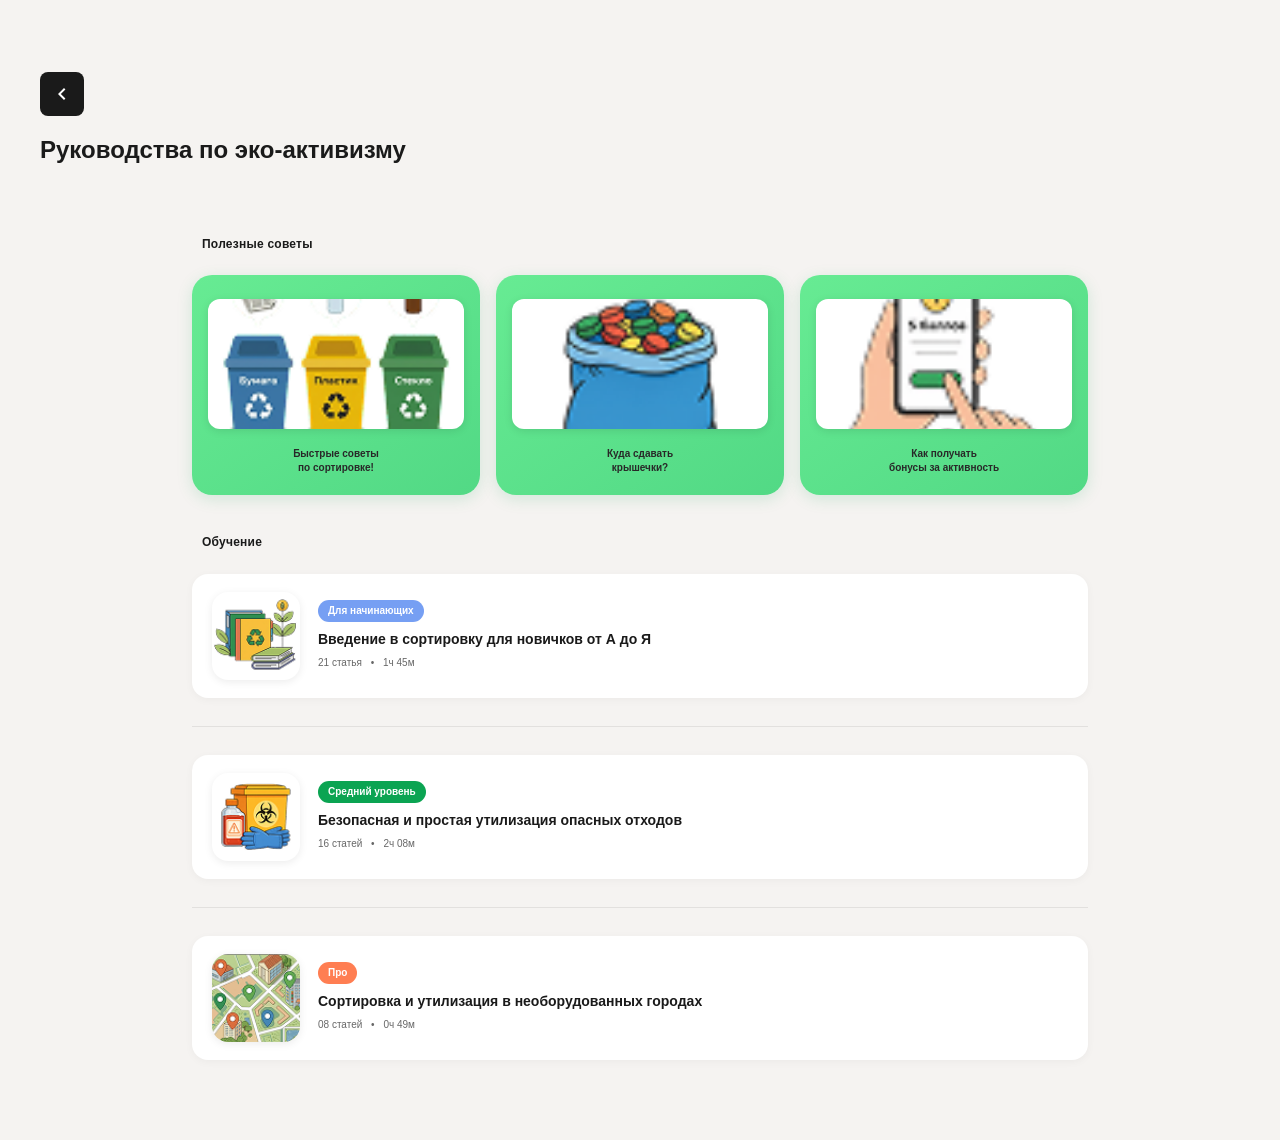
==== pages/learn.html @ 0eb3c52f "add learn and navbar" ====
<!doctype html>
<html lang="ru">
  <head>
    <meta charset="UTF-8" />
    <meta name="viewport" content="width=device-width, initial-scale=1.0" />
    <!-- ШРИФТЫ -->
    <link rel="preconnect" href="https://fonts.googleapis.com" />
    <link rel="preconnect" href="https://fonts.gstatic.com" crossorigin />
    <link
      href="https://fonts.googleapis.com/css2?family=Cormorant+Garamond:ital,wght@0,300..700;1,300..700&family=Inter:ital,opsz,wght@0,14..32,100..900;1,14..32,100..900&display=swap"
      rel="stylesheet"
    />
    <!-- БУТСТРАП -->
    <link
      href="https://cdn.jsdelivr.net/npm/bootstrap@5.3.8/dist/css/bootstrap.min.css"
      rel="stylesheet"
      integrity="sha384-sRIl4kxILFvY47J16cr9ZwB07vP4J8+LH7qKQnuqkuIAvNWLzeN8tE5YBujZqJLB"
      crossorigin="anonymous"
    />

    <!-- СТИЛИ -->
    <link rel="stylesheet" href="../css/reset.css" />
    <link rel="stylesheet" href="../css/style.css" />
    <link rel="stylesheet" href="../css/learn.css" />
    <link rel="stylesheet" href="../css/navbar.css" />
    <title>Уберу | Руководства</title>
  </head>
  <body>
    <main class="main">
      <section>
        <div class="container">
          <!-- Header -->
          <div class="header">
            <a href="../index.html" class="back-button-link">
              <div class="back-button">
                <svg viewBox="0 0 24 24" xmlns="http://www.w3.org/2000/svg">
                  <path d="M15.41 7.41L14 6l-6 6 6 6 1.41-1.41L10.83 12z" />
                </svg>
              </div>
            </a>
            <h1 class="page-title">Руководства по эко-активизму</h1>
          </div>

          <div class="page-wrapper">
            <!-- ════════ ПОЛЕЗНЫЕ СОВЕТЫ ════════ -->
            <h2 class="section-title">Полезные советы</h2>

            <div class="top-cards">
              <!-- Card 1 -->
              <div class="top-card">
                <div class="top-card__image-wrapper">
                  <img
                    src="../img/learn_page/trashes.png"
                    alt="Контейнеры для сортировки"
                    class="top-card__image"
                  />
                </div>
                <p class="top-card__text">Быстрые советы<br />по сортировке!</p>
              </div>

              <!-- Card 2 -->
              <div class="top-card">
                <div class="top-card__image-wrapper">
                  <img
                    src="../img/learn_page/pins.png"
                    alt="Крышечки для сдачи"
                    class="top-card__image"
                  />
                </div>
                <p class="top-card__text">Куда сдавать<br />крышечки?</p>
              </div>

              <!-- Card 3 -->
              <div class="top-card">
                <div class="top-card__image-wrapper">
                  <img
                    src="../img/learn_page/points.png"
                    alt="Бонусы за активность"
                    class="top-card__image"
                  />
                </div>
                <p class="top-card__text">
                  Как получать<br />бонусы за активность
                </p>
              </div>
            </div>

            <!-- ════════ ОБУЧЕНИЕ ════════ -->
            <h2 class="section-title section-title--edu">Обучение</h2>

            <div class="edu-cards">
              <!-- Edu Card 1 — Для начинающих -->
              <div class="edu-card">
                <div class="edu-card__image-wrapper">
                  <img
                    src="../img/learn_page/simple.png"
                    alt="Введение в сортировку"
                    class="edu-card__image"
                  />
                </div>
                <div class="edu-card__content">
                  <span class="edu-card__badge edu-card__badge--blue"
                    >Для начинающих</span
                  >
                  <h3 class="edu-card__title">
                    Введение в сортировку для новичков от А до Я
                  </h3>
                  <p class="edu-card__meta">
                    21 статья <span class="edu-card__meta-sep">•</span> 1ч 45м
                  </p>
                </div>
              </div>

              <div class="divider"></div>

              <!-- Edu Card 2 — Средний уровень -->
              <div class="edu-card">
                <div class="edu-card__image-wrapper">
                  <img
                    src="../img/learn_page/middle.png"
                    alt="Опасные отходы"
                    class="edu-card__image"
                  />
                </div>
                <div class="edu-card__content">
                  <span class="edu-card__badge edu-card__badge--green"
                    >Средний уровень</span
                  >
                  <h3 class="edu-card__title">
                    Безопасная и простая утилизация опасных отходов
                  </h3>
                  <p class="edu-card__meta">
                    16 статей <span class="edu-card__meta-sep">•</span> 2ч 08м
                  </p>
                </div>
              </div>

              <div class="divider"></div>

              <!-- Edu Card 3 — Про -->
              <div class="edu-card">
                <div class="edu-card__image-wrapper">
                  <img
                    src="../img/learn_page/pro.png"
                    alt="Карта города"
                    class="edu-card__image"
                  />
                </div>
                <div class="edu-card__content">
                  <span class="edu-card__badge edu-card__badge--orange"
                    >Про</span
                  >
                  <h3 class="edu-card__title">
                    Сортировка и утилизация в необорудованных городах
                  </h3>
                  <p class="edu-card__meta">
                    08 статей <span class="edu-card__meta-sep">•</span> 0ч 49м
                  </p>
                </div>
              </div>
            </div>
          </div>
        </div>
      </section>
    </main>
    <!-- Мобильная навигация -->
    <nav class="mobile-nav">
      <a href="../index.html" class="nav-item icon-trash" aria-label="Удалить"></a>
      <a href="#" class="nav-item icon-lightbulb" aria-label="Идеи"></a>

      <!-- Центральная кнопка -->
      <a href="#" class="center-btn" aria-label="Карта">
        <svg viewBox="0 0 24 24">
          <path
            d="M20.5 3l-.16.03L15 5.1 9 3 3.36 4.9c-.21.07-.36.25-.36.48V20.5c0 .28.22.5.5.5l.16-.03L9 18.9l6 2.1 5.64-1.9c.21-.07.36-.25.36-.48V3.5c0-.28-.22-.5-.5-.5zM15 19l-6-2.11V5l6 2.11V19z"
          />
        </svg>
      </a>

      <a href="#" class="nav-item icon-info" aria-label="Информация"></a>
      <a href="#" class="nav-item icon-user" aria-label="Профиль"></a>
    </nav>
  </body>
</html>
---- css/style.css ----
:root {
  /*bg colors*/
  --app-light-gray: #f5f3f1;
  --app-green: #0ba452;
  --app-light-green: #67eb93;
  --app-red: #ff7e52;
  --app-blue: #769ff3;
  --app-yellow: #fbbf49;
  --app-white: #ffffff;

  /*font colors*/
  --app-dark: #1a1a1a;
  --app-dark-gray: #282828;

  /*font-size*/
  --h1-font-size: clamp(32px, 6vw, 90px);
  --h2-font-size: clamp(20px, 6vw, 32px);
  --h3-font-size: 14px;

  --text-style: clamp(12px, 2vw, 14px);
}

/*  */
/* ОБЩИЕ */
html {
  box-sizing: border-box;
  scroll-behavior: smooth;
}

*,
*::before,
*::after {
  box-sizing: inherit;
}

a {
  color: inherit;
  text-decoration: none;
}

li {
  list-style: none;
}

img {
  max-width: 100%;
}

button {
  color: inherit;
  font-size: inherit;
  background-color: transparent;
  border: none;
  cursor: pointer;
  font-family: inherit;
  padding: 0;
}

h1,
h3 {
  font-size: var(--h3-font-size);
}

.section-title {
  color: var(--app-dark-gray);
  font-weight: 500;
  font-size: var(--text-style);
  width: fit-content;
  padding: 8px 10px;
  border-radius: 6px;
  margin-bottom: 10px;
}

.descr-title {
  font-family: "Cormorant Garamond", serif;
  font-weight: 600;
  text-transform: uppercase;
  font-size: var(--h2-font-size);
  margin-bottom: 16px;
}

.container {
  max-width: 1220px;
  padding: 0 10px;
  margin: 0 auto;
}

body {
  font-family: "Unbounded", sans-serif;
  font-weight: 400;
  font-size: var(--text-style);
  line-height: 1.4;
  background-color: var(--app-light-gray);
  color: var(--app-dark);
}

p {
  color: var(--app-dark-gray);
  line-height: 1.6;
}

/*  */
/*  */
/* СЕКЦИЯ КОНТАКТЫ */
.contacts {
  padding: 100px 0;
}

.contacts__card-image {
  height: 200px;
  object-fit: cover;
}

.contacts-list-item-text {
  width: 50%;
}

/*  */
/*  */
/* ФУТЕР */

.footer__inner {
  display: flex;
  justify-content: space-between;
  text-transform: uppercase;
  letter-spacing: 2px;
  padding: 60px 0;
}
---- css/learn.css ----
/* Header */
.header {
  margin-top: 8vh;
  margin-bottom: 24px;
}

.back-button {
  width: 44px;
  height: 44px;
  background-color: var(--app-dark);
  border-radius: 8px;
  display: flex;
  align-items: center;
  justify-content: center;
  cursor: pointer;
  margin-bottom: 20px;
}

.back-button svg {
  width: 24px;
  height: 24px;
  fill: var(--app-white);
}

.page-title {
  font-size: 24px;
  font-weight: 700;
  color: var(--app-dark);
}

.page-wrapper {
  max-width: 960px;
  margin: 0 auto;
  padding: 24px 16px 60px;
}

/* ─── Section Titles ─── */
.section-title {
  font-size: 12px;
  font-weight: 700;
  letter-spacing: 0.02em;
  color: var(--app-dark);
  margin-bottom: 12px;
}

/* ══════════════════════════════════════
       TOP CARDS — «Полезные советы»
       ═════════════════════════════════════ */
.top-cards {
  display: grid;
  grid-template-columns: 1fr;
  gap: 12px;
  margin-bottom: 32px;
}

.top-card {
  background: linear-gradient(145deg, var(--app-light-green), #52d985);
  border-radius: 20px;
  padding: 20px 18px 18px;
  display: flex;
  flex-direction: column;
  align-items: center;
  text-align: center;
  box-shadow: 0 4px 16px rgba(11, 164, 82, 0.15);
  transition: transform 0.2s ease;
  min-height: 200px;
  justify-content: space-between;
}

.top-card:hover {
  transform: translateY(-2px);
}

.top-card__image-wrapper {
  width: 100%;
  height: 120px;
  border-radius: 12px;
  overflow: hidden;
  margin-bottom: 12px;
  background: var(--app-white);
  box-shadow: 0 2px 8px rgba(0, 0, 0, 0.1);
}

.top-card__image {
  width: 100%;
  height: 100%;
  object-fit: cover;
  display: block;
}

.top-card__text {
  font-size: 10px;
  font-weight: 700;
  color: var(--app-dark-gray);
  line-height: 1.4;
  margin-top: auto;
}

/* ═════════════════════════════════════
       EDUCATION CARDS — «Обучение»
       ══════════════════════════════════════ */
.section-title--edu {
  margin-bottom: 16px;
}

.edu-cards {
  display: flex;
  flex-direction: column;
  gap: 12px;
}

.edu-card {
  display: flex;
  align-items: center;
  gap: 14px;
  background: var(--app-white);
  border-radius: 16px;
  padding: 14px;
  box-shadow: 0 2px 8px rgba(0, 0, 0, 0.04);
  transition:
    transform 0.2s ease,
    box-shadow 0.2s ease;
  cursor: pointer;
}

.edu-card:hover {
  transform: translateY(-1px);
  box-shadow: 0 4px 16px rgba(0, 0, 0, 0.08);
}

.edu-card__image-wrapper {
  width: 72px;
  height: 72px;
  min-width: 72px;
  border-radius: 16px;
  overflow: hidden;
  background: var(--app-white);
  box-shadow: 0 2px 8px rgba(0, 0, 0, 0.08);
}

.edu-card__image {
  width: 100%;
  height: 100%;
  object-fit: cover;
  display: block;
}

/* Card right side */
.edu-card__content {
  flex: 1;
  min-width: 0;
}

.edu-card__badge {
  display: inline-block;
  padding: 4px 10px;
  border-radius: 20px;
  font-size: 10px;
  font-weight: 600;
  color: var(--app-white);
  margin-bottom: 8px;
}

.edu-card__badge--blue {
  background: var(--app-blue);
}

.edu-card__badge--green {
  background: var(--app-green);
}

.edu-card__badge--orange {
  background: var(--app-red);
}

.edu-card__title {
  font-size: 14px;
  font-weight: 700;
  color: var(--app-dark);
  line-height: 1.35;
  margin-bottom: 6px;
}

.edu-card__meta {
  font-size: 10px;
  color: var(--app-dark-gray);
  opacity: 0.7;
  font-weight: 500;
}

.edu-card__meta-sep {
  margin: 0 6px;
}

/* ─── Divider ─── */
.divider {
  height: 1px;
  background: rgba(0, 0, 0, 0.08);
  margin: 16px 0;
}

/* ══════════════════════════════════════
       TABLET (≥600px)
       ══════════════════════════════════════ */
@media (min-width: 600px) {
  .page-wrapper {
    padding: 32px 24px 60px;
  }

  .top-cards {
    grid-template-columns: repeat(3, 1fr);
    gap: 16px;
  }

  .top-card {
    min-height: 220px;
    padding: 24px 16px 20px;
  }

  .top-card__image-wrapper {
    height: 130px;
  }

  .top-card__text {
    font-size: 10px;
  }

  .edu-card {
    padding: 16px;
  }

  .edu-card__image-wrapper {
    width: 80px;
    height: 80px;
    min-width: 80px;
  }
}

/* ══════════════════════════════════════
       DESKTOP (≥900px)
       ══════════════════════════════════════ */
@media (min-width: 900px) {
  .page-wrapper {
    padding: 40px 32px 80px;
  }

  .section-title {
    font-size: 12px;
    margin-bottom: 16px;
  }

  .edu-card {
    padding: 18px 20px;
    gap: 18px;
  }

  .edu-card__image-wrapper {
    width: 88px;
    height: 88px;
    min-width: 88px;
  }

  .edu-card__title {
    font-size: 14px;
  }
}
---- css/navbar.css ----
/* Скрываем навбар на десктопе */
.mobile-nav {
  display: none;
}

/* Показываем только на мобильных */
@media (max-width: 768px) {
  .mobile-nav {
    display: flex;
    position: fixed;
    bottom: 0;
    left: 0;
    right: 0;
    height: 70px;
    background: #1a1a1a;
    z-index: 1000;
    align-items: center;
    justify-content: space-around;
    padding: 0 10px;
    border-top-left-radius: 20px;
    border-top-right-radius: 20px;
    box-shadow: 0 -4px 12px rgba(0, 0, 0, 0.1);
  }

  .nav-item {
    color: #888;
    font-size: 24px;
    text-decoration: none;
    display: flex;
    align-items: center;
    justify-content: center;
    width: 50px;
    height: 50px;
    transition: color 0.3s ease;
  }

  .nav-item:hover,
  .nav-item.active {
    color: #fff;
  }

  /* Центральный выступающий элемент */
  .center-btn {
    position: relative;
    top: -25px;
    width: 60px;
    height: 60px;
    background: #2ecc71;
    border-radius: 50%;
    display: flex;
    align-items: center;
    justify-content: center;
    box-shadow: 0 4px 12px rgba(46, 204, 113, 0.4);
    transform: scale(1.1);
    transition: transform 0.2s ease;
  }

  .center-btn:hover {
    transform: scale(1.15);
  }

  .center-btn svg {
    width: 30px;
    height: 30px;
    fill: white;
  }

  /* Иконки как SVG или Font Awesome — здесь используем простые SVG */
  .icon-trash::before {
    content: url(../img/nav_icons/main-icon.svg);
  }
  .icon-lightbulb::before {
    content: url(../img/nav_icons/learn-icon-1.svg);
  }
  .icon-info::before {
    content: url(../img/nav_icons/learn-icon.svg);
  }
  .icon-user::before {
    content: url(../img/nav_icons/profile-icon.svg);
  }

  /* Адаптация под очень маленькие экраны */
  @media (max-width: 360px) {
    .mobile-nav {
      height: 60px;
    }
    .center-btn {
      width: 50px;
      height: 50px;
      top: -20px;
    }
    .nav-item {
      font-size: 20px;
    }
  }
}
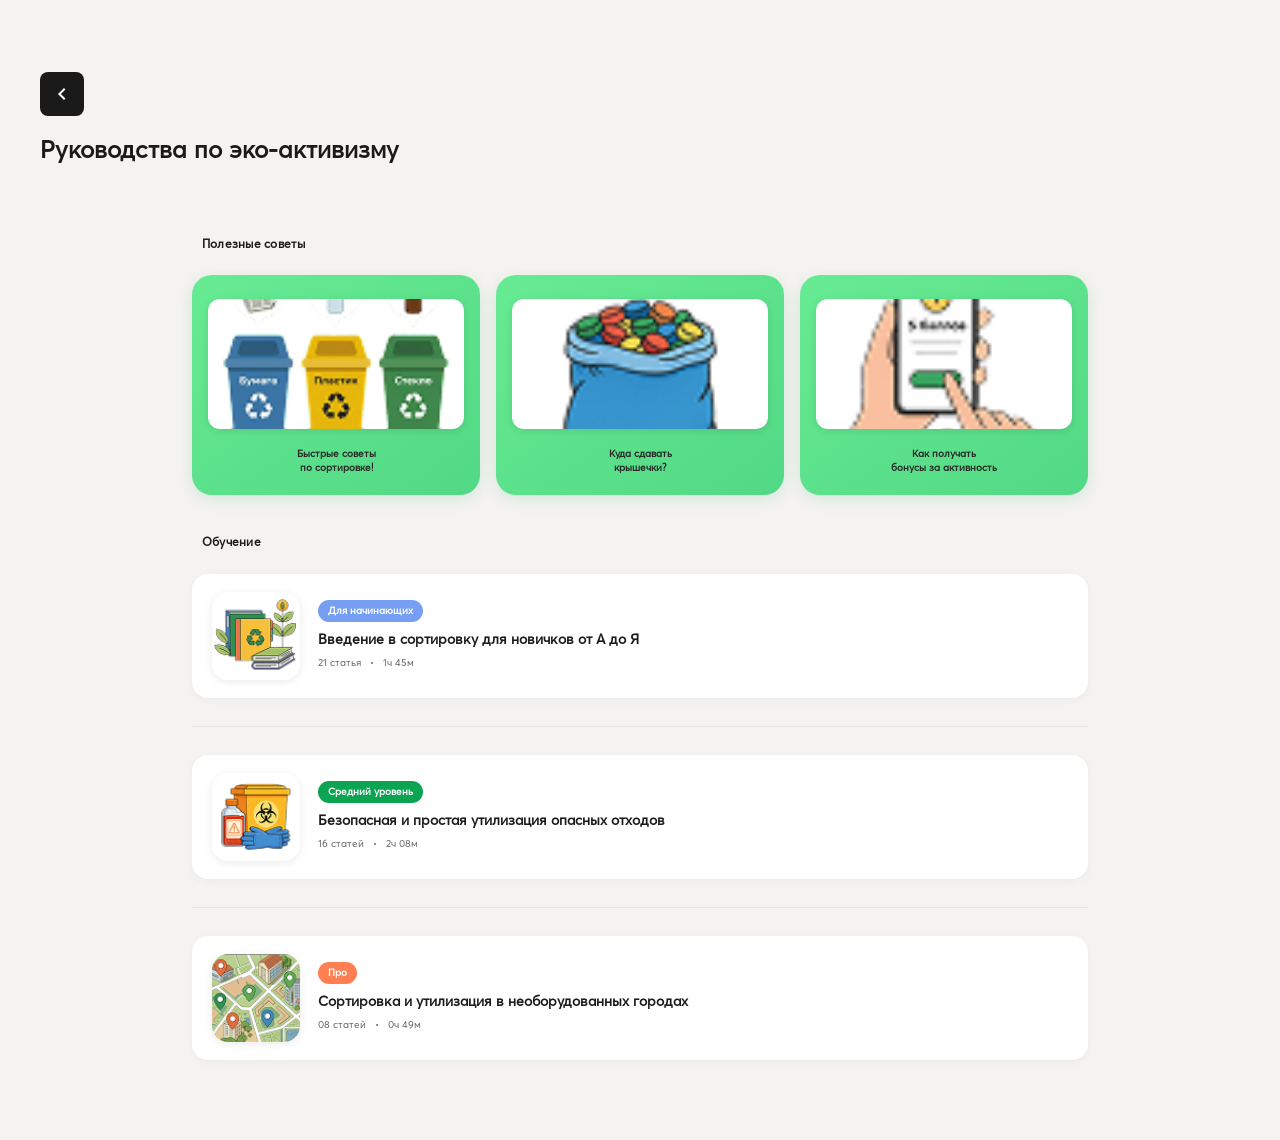
==== commit 57fd5305: "update" ====
--- a/pages/learn.html
+++ b/pages/learn.html
@@ -165,11 +165,15 @@
     </main>
     <!-- Мобильная навигация -->
     <nav class="mobile-nav">
-      <a href="../index.html" class="nav-item icon-trash" aria-label="Удалить"></a>
+      <a
+        href="../index.html"
+        class="nav-item icon-trash"
+        aria-label="Удалить"
+      ></a>
       <a href="#" class="nav-item icon-lightbulb" aria-label="Идеи"></a>
 
       <!-- Центральная кнопка -->
-      <a href="#" class="center-btn" aria-label="Карта">
+      <a href="map.html" class="center-btn" aria-label="Карта">
         <svg viewBox="0 0 24 24">
           <path
             d="M20.5 3l-.16.03L15 5.1 9 3 3.36 4.9c-.21.07-.36.25-.36.48V20.5c0 .28.22.5.5.5l.16-.03L9 18.9l6 2.1 5.64-1.9c.21-.07.36-.25.36-.48V3.5c0-.28-.22-.5-.5-.5zM15 19l-6-2.11V5l6 2.11V19z"
@@ -177,7 +181,11 @@
         </svg>
       </a>
 
-      <a href="#" class="nav-item icon-info" aria-label="Информация"></a>
+      <a
+        href="./socials.html"
+        class="nav-item icon-info"
+        aria-label="Информация"
+      ></a>
       <a href="#" class="nav-item icon-user" aria-label="Профиль"></a>
     </nav>
   </body>
--- a/css/style.css
+++ b/css/style.css
@@ -18,6 +18,17 @@
   --h3-font-size: 14px;
 
   --text-style: clamp(12px, 2vw, 14px);
+}
+
+@font-face {
+  font-family: "Averta";
+  src:
+    url("../fonts/AvertaCyrillic/AvertaCyrillicRegular.otf") format("opentype"),
+    url("../fonts/AvertaCyrillic/AvertaCyrillicSemiBold.otf") format("opentype"),
+    url("../fonts/AvertaCyrillic/AvertaCyrillicBold.otf") format("opentype"),
+    url("../fonts/AvertaCyrillic/AvertaCyrillicExtraBold.otf")
+      format("opentype"),
+    url("../fonts/AvertaCyrillic/AvertaCyrillicBlack.otf") format("opentype");
 }
 
 /*  */
@@ -72,7 +83,7 @@
 }
 
 .descr-title {
-  font-family: "Cormorant Garamond", serif;
+  font-family: "Averta", serif;
   font-weight: 600;
   text-transform: uppercase;
   font-size: var(--h2-font-size);
@@ -86,7 +97,7 @@
 }
 
 body {
-  font-family: "Unbounded", sans-serif;
+  font-family: "Averta", sans-serif;
   font-weight: 400;
   font-size: var(--text-style);
   line-height: 1.4;
--- a/css/navbar.css
+++ b/css/navbar.css
@@ -70,10 +70,10 @@
     content: url(../img/nav_icons/main-icon.svg);
   }
   .icon-lightbulb::before {
-    content: url(../img/nav_icons/learn-icon-1.svg);
+    content: url(../img/nav_icons/learn-icon.svg);
   }
   .icon-info::before {
-    content: url(../img/nav_icons/learn-icon.svg);
+    content: url(../img/nav_icons/learn-icon-1.svg);
   }
   .icon-user::before {
     content: url(../img/nav_icons/profile-icon.svg);
